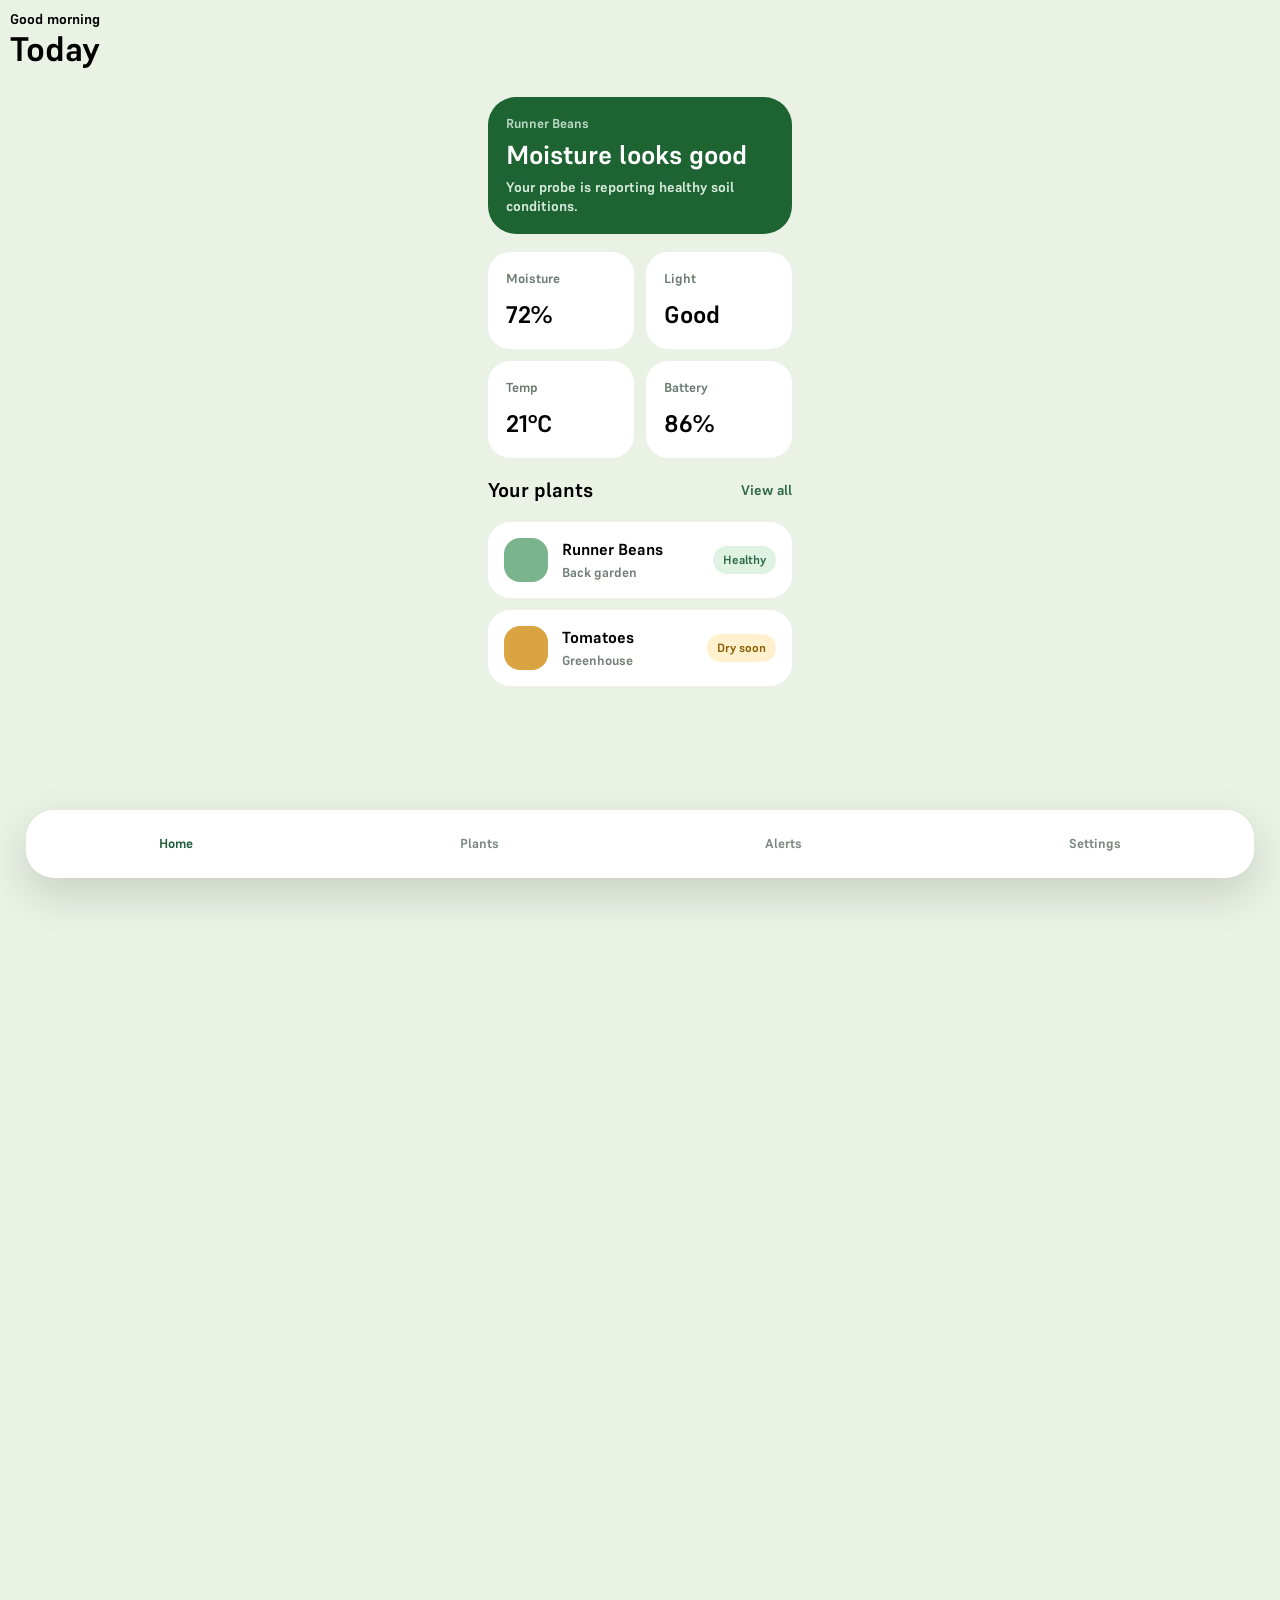
==== index.html @ 64944bfc "fixing the active state for the nav" ====
<!-- Home Page HTML -->

<!DOCTYPE html>
  <!-- Thank you to Fontshare™ for the font we used.
   https://www.fontshare.com/fonts/supreme -->

   <!-- And a special thanks to Jack Trebble for creating this beautiful app. -->
<html lang="en">
<head>
  <meta charset="UTF-8" />
  <meta name="viewport" content="width=device-width, initial-scale=1.0" />
  <title>WillGrow | Home</title>
  <link rel="stylesheet" href="style.css" />
  <link rel="stylesheet" href="supreme.css">
</head>
<body>
    <header class="app-header">
        <div>
            <p class="eyebrow">Good morning</p>
            <h1>Today</h1>
        </div>
    </header>

    <main class="content">

        <section class="hero-card">
        <div>
          <p class="card-label">Runner Beans</p>
            <h2>Moisture looks good</h2>
            <p class="card-text">
                Your probe is reporting healthy soil conditions.
            </p>
        </div>

        </section>

        <section class="stats-grid">
            <div class="stat-card" id="plant1">
              <p>Moisture</p>
              <strong>72%</strong>
            </div>

            <div class="stat-card">
              <p>Light</p>
              <strong>Good</strong>
            </div>

            <div class="stat-card">
              <p>Temp</p>
              <strong>21°C</strong>
            </div>

            <div class="stat-card">
              <p>Battery</p>
              <strong>86%</strong>
            </div>
        </section>


        <section class="section-title-row">
            <h3>Your plants</h3>
            <a href="/page/plants/plants.html">View all</a>
        </section>

        <section class="plant-list">
        <article class="plant-row">
          <div class="plant-dot"></div>

            <div class="plant-info">
                <h4>Runner Beans</h4>
                <p>Back garden</p>
            </div>

            <span class="status-pill good">Healthy</span>

            </article>

            <article class="plant-row">
              <div class="plant-dot warning"></div>

              <div class="plant-info">
                <h4>Tomatoes</h4>
                <p>Greenhouse</p>
              </div>

              <span class="status-pill warn">Dry soon</span>
            </article>
          </section>

    </main>

    <nav class="bottom-nav">
      <a class="nav-btn active"href="/index.html">Home</a>
      <a class="nav-btn" href="/page/plants/plants.html">Plants</a>
      <a class="nav-btn" href="/page/alerts/alerts.html">Alerts</a>
      <a class="nav-btn" href="/page/settings/settings.html">Settings</a>
    </nav>


            <br>
        <br>
        <br>        <br>
        <br>
        <br>        <br>
        <br>
        <br>        <br>
        <br>
                <br>
        <br>
        <br>        <br>
        <br>
        <br>        <br>
        <br>
        <br>        <br>
        <br>
        <br>        <br>
        <br>
        <br>        <br>
        <br>
        <br>        <br>
        <br>
        <br>        <br>
        <br>
        <br>        <br>
        <br>
        <br>        <br>
        <br>
        <br>
        <br>

</body>
</html>
---- style.css ----
@media (prefers-reduced-motion: reduce) {
    * {
        animation: none !important;
        transition: none !important;
    }    
}


html,
body {
  margin: 0;
  min-height: 100%;

  color: black;
}

body {
  font-family: Supreme-Bold;
  src: url('fonts/Supreme-Bold.woff2') format('woff2');
  background: #EAF1E5;

  display: flex;
  flex-direction: column;
  align-items: center;
  min-height: 100vh;
  justify-content: center;
}


 /* app header ==================*/
.app-header {
  align-self: flex-start;
  padding: 10px 0 30px 10px;

  display: flex;
  align-items: left;
  
  justify-content: space-between;
}

.eyebrow {
  margin: 0 0 4px;
  font-size: 14px;
  color: black;
}

h1 {
  font-family: Supreme-Bold;
  src: url('fonts/Supreme-Bold.woff2') format('woff2');
  margin: 0;
  font-size: 34px;
  line-height: 1;
  color: black;
}

.content {
  flex: 1;
  overflow-y: auto;
  padding: 0 0px 110px;

  display: flex;
  flex-direction: column;
  gap: 18px;
}

/* app header end ============== */


/* Hero card */
.hero-card {
  background: #1E6433;
  color: white;
  border-radius: 28px;
  padding: 6%;


}

.card-label {
  margin: 0 0 8px;
  font-size: 13px;
  color: #b9d9c5;
}

.hero-card h2 {
  margin: 0 0 8px;
  font-size: 26px;
  line-height: 1.1;
}

.card-text {
  margin: 0;
  font-size: 14px;
  color: #d6eadc;
}


/* 
  Two-column card layout.
*/
.stats-grid {
  display: grid;
  grid-template-columns: 1fr 1fr;
  gap: 12px;
}

.stat-card {
  background: #ffffff;
  border-radius: 22px;
  padding: 18px;
}

.stat-card p {
  margin: 0 0 10px;
  font-size: 13px;
  color: #6d7b70;
}

.stat-card strong {
  font-size: 24px;
}

/* Section heading row */
.section-title-row {
  display: flex;
  align-items: center;
  justify-content: space-between;
}

.section-title-row h3 {
  margin: 0;
  font-size: 20px;
}

.section-title-row a {
  color: #2d6b45;
  font-size: 14px;
  text-decoration: none;
  font-weight: 700;
}

/* Plant list */
.plant-list {
  display: flex;
  flex-direction: column;
  gap: 12px;
}

.plant-row {
  background: white;
  border-radius: 22px;
  padding: 16px;

  display: flex;
  align-items: center;
  gap: 14px;
}

.plant-dot {
  width: 44px;
  height: 44px;
  border-radius: 16px;
  background: #7ab48c;
  flex-shrink: 0;
}

.plant-dot.warning {
  background: #d9a441;
}

.plant-info {
  flex: 1;
}

.plant-info h4 {
  margin: 0 0 4px;
  font-size: 16px;
}

.plant-info p {
  margin: 0;
  font-size: 13px;
  color: #738077;
}

.status-pill {
  padding: 6px 10px;
  border-radius: 999px;
  font-size: 12px;
  font-weight: 700;
}

.status-pill.good {
  background: #dff2e4;
  color: #2d6b45;
}

.status-pill.warn {
  background: #fff1ce;
  color: #8a5d00;
}
/* 
  Bottom navigation bar
*/

.bottom-nav {
  position: absolute;
  left: 20px;
  right: 20px;
  bottom: 28px;

  height: 68px;
  border-radius: 28px;
  background: #ffffff;

  display: flex;
  align-items: center;
  justify-content: space-around;

  box-shadow: 0 16px 40px rgba(28, 44, 34, 0.16);
  z-index: 5;

  position: fixed;
  bottom: 2.5%;
  left: 2%;
  right: 2%;
  z-index: 10;
}

.bottom-nav a {
  text-decoration: none;
  color: #7a867e;
  font-size: 13px;
  font-weight: 700;
}

.bottom-nav a.active {
  color: #1f5c39;  
}

.nav-btn {
  position: relative;       
  background: none;
  border: none;
  padding: 10px 20px;
  font-size: 16px;
  cursor: pointer;
}

.nav-btn::after { 
  content: "";             
  position: absolute;
  bottom: 0;
  left: 50%;                
  width: 0;
  height: 3px;
  background: grey;
  border-radius: 20%;
  transition: width 0.3s ease, left 0.3s ease;
}
.nav-btn:hover::after { 
  width: 100%;
  left: 0; 
}

.nav-btn:active {
  content: "";             
  position: absolute;
  bottom: 0;
  left: 50%;                
  width: 0;
  height: 3px;
  background: grey;
  border-radius: 20%;
}

.home-indicator span {
  width: 139px;
  height: 5px;
  border-radius: 100px;
  background: rgba(0, 0, 0, 0.35);
}

main {
    padding-bottom: 68px;
    flex: 1;
}
---- supreme.css ----
/**
* @license
*
* Font Family: Supreme
* Designed by: Jérémie Hornus, Ilya Naumoff
* URL: https://www.fontshare.com/fonts/supreme
* © 2026 Indian Type Foundry
*
* Supreme Thin 
* Supreme ThinItalic 
* Supreme Extralight 
* Supreme ExtralightItalic 
* Supreme Light 
* Supreme LightItalic 
* Supreme Regular 
* Supreme Italic 
* Supreme Medium 
* Supreme MediumItalic 
* Supreme Bold 
* Supreme BoldItalic 
* Supreme Extrabold 
* Supreme ExtraboldItalic 
* Supreme Variable (Variable font)
* Supreme VariableItalic (Variable font)

*
*/
@font-face {
  font-family: 'Supreme-Thin';
  src: url('../fonts/Supreme-Thin.woff2') format('woff2'),
       url('../fonts/Supreme-Thin.woff') format('woff'),
       url('../fonts/Supreme-Thin.ttf') format('truetype');
  font-weight: 100;
  font-display: swap;
  font-style: normal;
}
@font-face {
  font-family: 'Supreme-ThinItalic';
  src: url('../fonts/Supreme-ThinItalic.woff2') format('woff2'),
       url('../fonts/Supreme-ThinItalic.woff') format('woff'),
       url('../fonts/Supreme-ThinItalic.ttf') format('truetype');
  font-weight: 100;
  font-display: swap;
  font-style: italic;
}
@font-face {
  font-family: 'Supreme-Extralight';
  src: url('../fonts/Supreme-Extralight.woff2') format('woff2'),
       url('../fonts/Supreme-Extralight.woff') format('woff'),
       url('../fonts/Supreme-Extralight.ttf') format('truetype');
  font-weight: 200;
  font-display: swap;
  font-style: normal;
}
@font-face {
  font-family: 'Supreme-ExtralightItalic';
  src: url('../fonts/Supreme-ExtralightItalic.woff2') format('woff2'),
       url('../fonts/Supreme-ExtralightItalic.woff') format('woff'),
       url('../fonts/Supreme-ExtralightItalic.ttf') format('truetype');
  font-weight: 200;
  font-display: swap;
  font-style: italic;
}
@font-face {
  font-family: 'Supreme-Light';
  src: url('../fonts/Supreme-Light.woff2') format('woff2'),
       url('../fonts/Supreme-Light.woff') format('woff'),
       url('../fonts/Supreme-Light.ttf') format('truetype');
  font-weight: 300;
  font-display: swap;
  font-style: normal;
}
@font-face {
  font-family: 'Supreme-LightItalic';
  src: url('../fonts/Supreme-LightItalic.woff2') format('woff2'),
       url('../fonts/Supreme-LightItalic.woff') format('woff'),
       url('../fonts/Supreme-LightItalic.ttf') format('truetype');
  font-weight: 300;
  font-display: swap;
  font-style: italic;
}
@font-face {
  font-family: 'Supreme-Regular';
  src: url('../fonts/Supreme-Regular.woff2') format('woff2'),
       url('../fonts/Supreme-Regular.woff') format('woff'),
       url('../fonts/Supreme-Regular.ttf') format('truetype');
  font-weight: 400;
  font-display: swap;
  font-style: normal;
}
@font-face {
  font-family: 'Supreme-Italic';
  src: url('../fonts/Supreme-Italic.woff2') format('woff2'),
       url('../fonts/Supreme-Italic.woff') format('woff'),
       url('../fonts/Supreme-Italic.ttf') format('truetype');
  font-weight: 400;
  font-display: swap;
  font-style: italic;
}
@font-face {
  font-family: 'Supreme-Medium';
  src: url('../fonts/Supreme-Medium.woff2') format('woff2'),
       url('../fonts/Supreme-Medium.woff') format('woff'),
       url('../fonts/Supreme-Medium.ttf') format('truetype');
  font-weight: 500;
  font-display: swap;
  font-style: normal;
}
@font-face {
  font-family: 'Supreme-MediumItalic';
  src: url('../fonts/Supreme-MediumItalic.woff2') format('woff2'),
       url('../fonts/Supreme-MediumItalic.woff') format('woff'),
       url('../fonts/Supreme-MediumItalic.ttf') format('truetype');
  font-weight: 500;
  font-display: swap;
  font-style: italic;
}
@font-face {
  font-family: 'Supreme-Bold';
  src: url('../fonts/Supreme-Bold.woff2') format('woff2'),
       url('../fonts/Supreme-Bold.woff') format('woff'),
       url('../fonts/Supreme-Bold.ttf') format('truetype');
  font-weight: 700;
  font-display: swap;
  font-style: normal;
}
@font-face {
  font-family: 'Supreme-BoldItalic';
  src: url('../fonts/Supreme-BoldItalic.woff2') format('woff2'),
       url('../fonts/Supreme-BoldItalic.woff') format('woff'),
       url('../fonts/Supreme-BoldItalic.ttf') format('truetype');
  font-weight: 700;
  font-display: swap;
  font-style: italic;
}
@font-face {
  font-family: 'Supreme-Extrabold';
  src: url('../fonts/Supreme-Extrabold.woff2') format('woff2'),
       url('../fonts/Supreme-Extrabold.woff') format('woff'),
       url('../fonts/Supreme-Extrabold.ttf') format('truetype');
  font-weight: 800;
  font-display: swap;
  font-style: normal;
}
@font-face {
  font-family: 'Supreme-ExtraboldItalic';
  src: url('../fonts/Supreme-ExtraboldItalic.woff2') format('woff2'),
       url('../fonts/Supreme-ExtraboldItalic.woff') format('woff'),
       url('../fonts/Supreme-ExtraboldItalic.ttf') format('truetype');
  font-weight: 800;
  font-display: swap;
  font-style: italic;
}
/**
* This is a variable font
* You can control variable axes as shown below:
* font-variation-settings: wght 800.0;
*
* available axes:
'wght' (range from 100.0 to 800.0
*/
@font-face {
  font-family: 'Supreme-Variable';
  src: url('../fonts/Supreme-Variable.woff2') format('woff2'),
       url('../fonts/Supreme-Variable.woff') format('woff'),
       url('../fonts/Supreme-Variable.ttf') format('truetype');
  font-weight: 100 800;
  font-display: swap;
  font-style: normal;
}
/**
* This is a variable font
* You can control variable axes as shown below:
* font-variation-settings: wght 800.0;
*
* available axes:
'wght' (range from 100.0 to 800.0
*/
@font-face {
  font-family: 'Supreme-VariableItalic';
  src: url('../fonts/Supreme-VariableItalic.woff2') format('woff2'),
       url('../fonts/Supreme-VariableItalic.woff') format('woff'),
       url('../fonts/Supreme-VariableItalic.ttf') format('truetype');
  font-weight: 100 800;
  font-display: swap;
  font-style: italic;
}
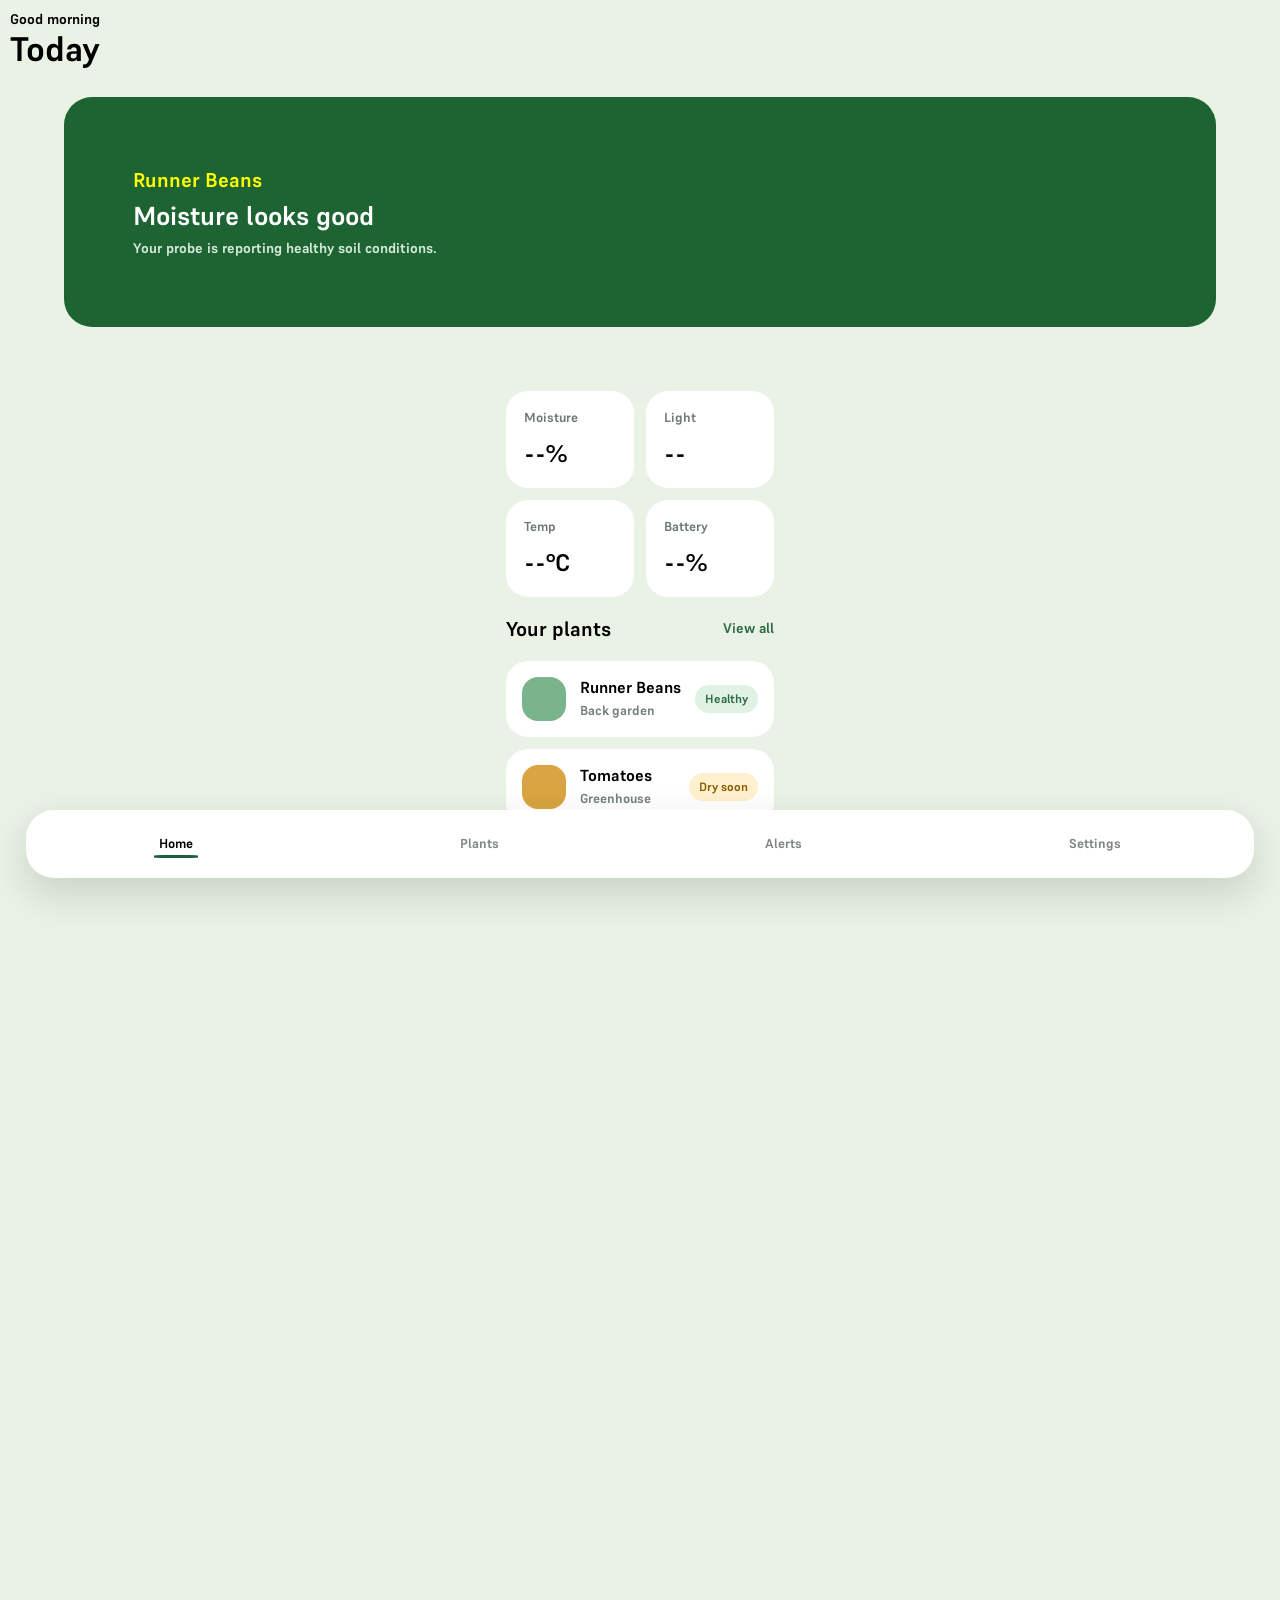
==== commit 1fc3388f: "general save" ====
--- a/index.html
+++ b/index.html
@@ -21,45 +21,46 @@
         </div>
     </header>
 
-    <main class="content">
-
-        <section class="hero-card">
-        <div>
-          <p class="card-label">Runner Beans</p>
-            <h2>Moisture looks good</h2>
-            <p class="card-text">
+            <div class="hero-card-fitting">
+          <section class="hero-card">
+            <div>
+              <p class="card-label">Runner Beans</p>
+              <h2>Moisture looks good</h2>
+              <p class="card-text">
                 Your probe is reporting healthy soil conditions.
-            </p>
+              </p>
+            </div>
+          </section>
         </div>
 
-        </section>
+    <main class="content">
 
         <section class="stats-grid">
             <div class="stat-card" id="plant1">
               <p>Moisture</p>
-              <strong>72%</strong>
+              <strong>--%</strong>
             </div>
 
             <div class="stat-card">
               <p>Light</p>
-              <strong>Good</strong>
+              <strong>--</strong>
             </div>
 
             <div class="stat-card">
               <p>Temp</p>
-              <strong>21°C</strong>
+              <strong>--°C</strong>
             </div>
 
             <div class="stat-card">
               <p>Battery</p>
-              <strong>86%</strong>
+              <strong>--%</strong>
             </div>
         </section>
 
 
         <section class="section-title-row">
             <h3>Your plants</h3>
-            <a href="/page/plants/plants.html">View all</a>
+            <a class="view-btn" href="/page/plants/plants.html">View all</a>
         </section>
 
         <section class="plant-list">
--- a/style.css
+++ b/style.css
@@ -1,3 +1,5 @@
+/* Home Page CSS */
+
 @media (prefers-reduced-motion: reduce) {
     * {
         animation: none !important;
@@ -33,7 +35,6 @@
   padding: 10px 0 30px 10px;
 
   display: flex;
-  align-items: left;
   
   justify-content: space-between;
 }
@@ -64,6 +65,11 @@
 }
 
 /* app header end ============== */
+
+.hero-card-fitting {
+  width: 90%;
+  margin-bottom: 5%;
+}
 
 
 /* Hero card */
@@ -72,14 +78,12 @@
   color: white;
   border-radius: 28px;
   padding: 6%;
-
-
 }
 
 .card-label {
   margin: 0 0 8px;
-  font-size: 13px;
-  color: #b9d9c5;
+  font-size: 20px;
+  color: yellow;
 }
 
 .hero-card h2 {
@@ -204,86 +208,65 @@
 */
 
 .bottom-nav {
-  position: absolute;
-  left: 20px;
-  right: 20px;
-  bottom: 28px;
-
-  height: 68px;
-  border-radius: 28px;
-  background: #ffffff;
-
-  display: flex;
-  align-items: center;
-  justify-content: space-around;
-
-  box-shadow: 0 16px 40px rgba(28, 44, 34, 0.16);
-  z-index: 5;
-
   position: fixed;
   bottom: 2.5%;
   left: 2%;
   right: 2%;
+
+  height: 68px;
+  border-radius: 28px;
+  background: #ffffff;
+
+  display: flex;
+  align-items: center;
+  justify-content: space-around;
+
+  box-shadow: 0 16px 40px rgba(28, 44, 34, 0.16);
   z-index: 10;
 }
 
 .bottom-nav a {
+  position: relative;
   text-decoration: none;
   color: #7a867e;
   font-size: 13px;
   font-weight: 700;
-}
-
-.bottom-nav a.active {
-  color: #1f5c39;  
-}
-
-.nav-btn {
-  position: relative;       
-  background: none;
-  border: none;
-  padding: 10px 20px;
-  font-size: 16px;
+  padding: 5px 5px;
   cursor: pointer;
 }
 
-.nav-btn::after { 
-  content: "";             
+.bottom-nav a::after {
+  content: "";
   position: absolute;
   bottom: 0;
-  left: 50%;                
+  left: 0;
   width: 0;
   height: 3px;
   background: grey;
   border-radius: 20%;
   transition: width 0.3s ease, left 0.3s ease;
 }
-.nav-btn:hover::after { 
+
+.bottom-nav a:hover::after {
   width: 100%;
-  left: 0; 
-}
-
-.nav-btn:active {
-  content: "";             
-  position: absolute;
-  bottom: 0;
-  left: 50%;                
-  width: 0;
-  height: 3px;
-  background: grey;
-  border-radius: 20%;
-}
-
-.home-indicator span {
-  width: 139px;
-  height: 5px;
-  border-radius: 100px;
-  background: rgba(0, 0, 0, 0.35);
+  left: 0;
+}
+
+.bottom-nav a.active {
+  color: black;
+}
+
+.bottom-nav a.active::after {
+  width: 100%;
+  background: #1f5c39;
 }
 
 main {
-    padding-bottom: 68px;
-    flex: 1;
-}
-
-
+  padding-bottom: 68px;
+  flex: 1;
+}
+
+.view-btn a:hover::after {
+  color: yellow;
+  /* transition: width 0.3s ease, left 0.3s ease; */
+}
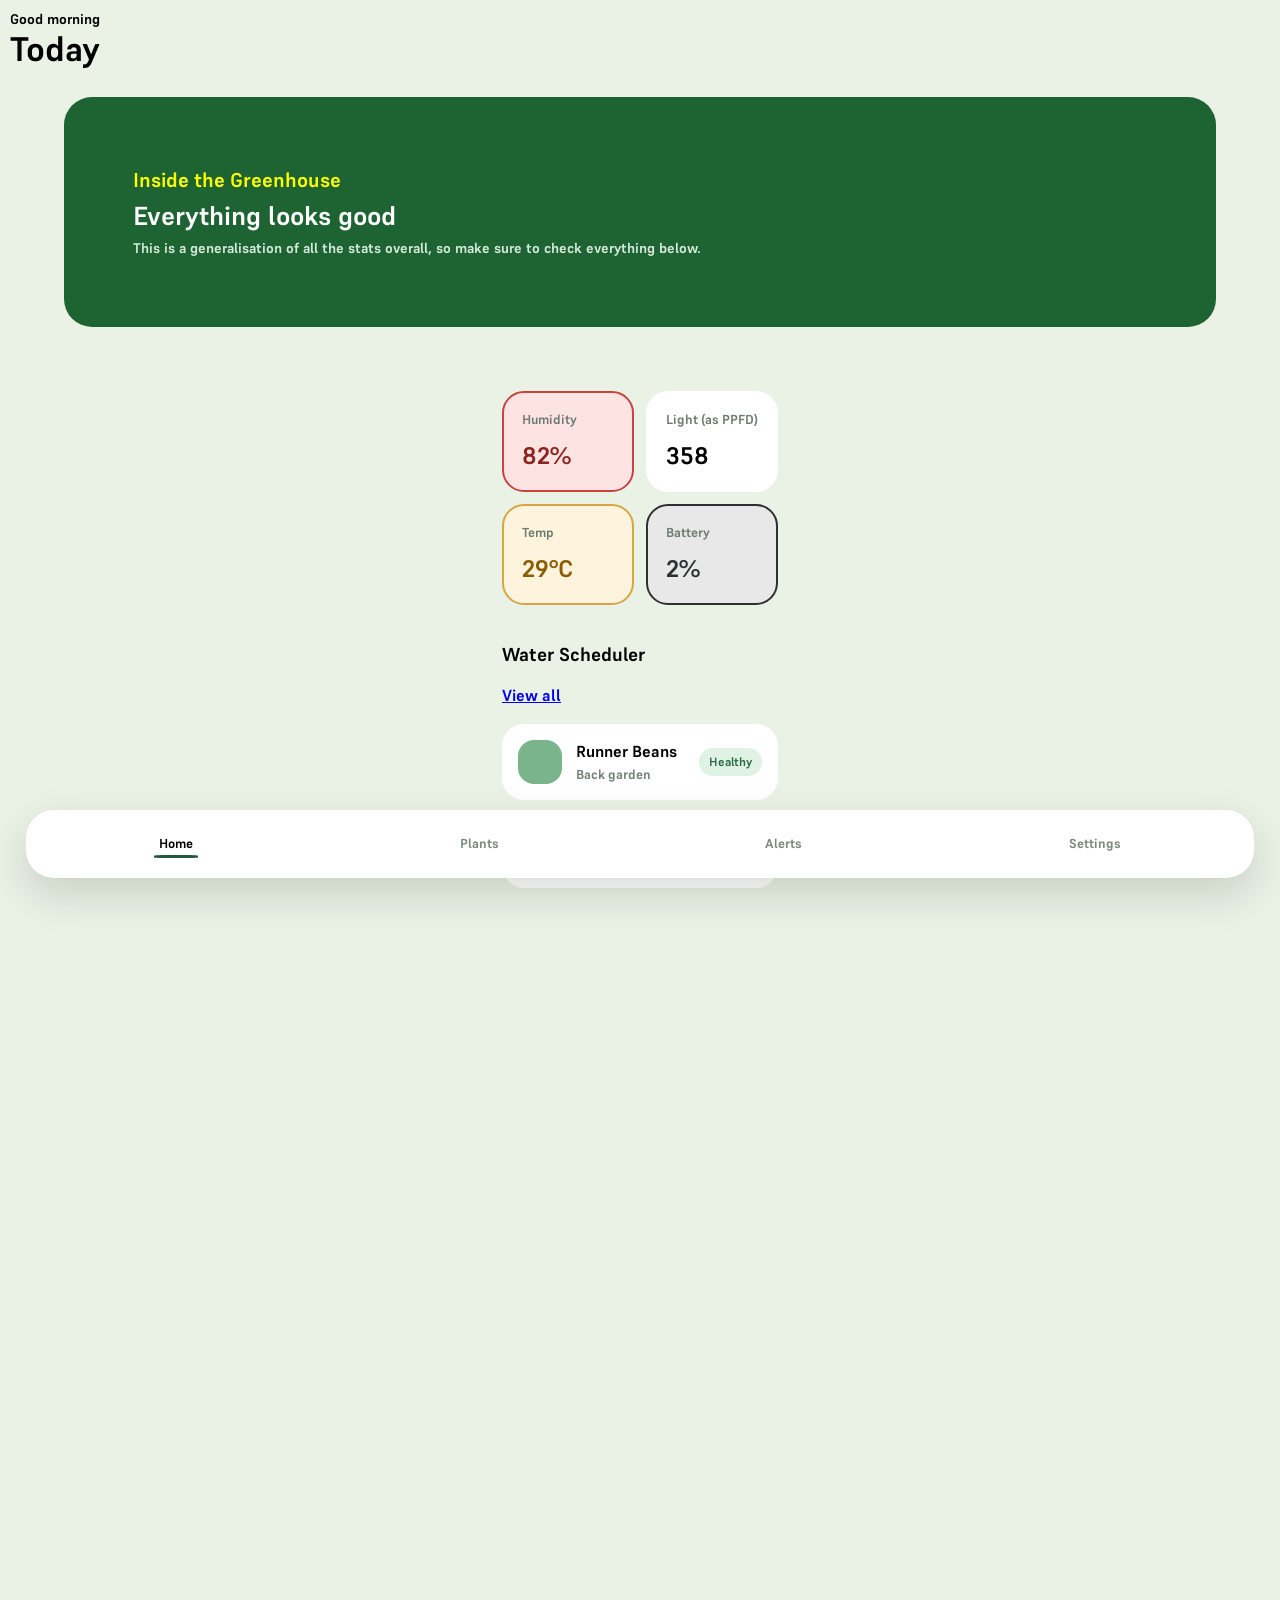
==== commit e9dfc54b: "Adding the warning overlay and borders to the greenhouse stat cards" ====
--- a/index.html
+++ b/index.html
@@ -24,10 +24,10 @@
             <div class="hero-card-fitting">
           <section class="hero-card">
             <div>
-              <p class="card-label">Runner Beans</p>
-              <h2>Moisture looks good</h2>
+              <p class="card-label">Inside the Greenhouse</p>
+              <h2>Everything looks good</h2>
               <p class="card-text">
-                Your probe is reporting healthy soil conditions.
+                This is a generalisation of all the stats overall, so make sure to check everything below.
               </p>
             </div>
           </section>
@@ -35,31 +35,32 @@
 
     <main class="content">
 
+        <!-- Greenhouse stats -->
         <section class="stats-grid">
-            <div class="stat-card" id="plant1">
-              <p>Moisture</p>
-              <strong>--%</strong>
+            <div class="stat-card" id="humid-stat">
+              <p>Humidity</p>
+              <strong>82%</strong>
             </div>
 
-            <div class="stat-card">
-              <p>Light</p>
-              <strong>--</strong>
+            <div class="stat-card" id="light-stat">
+              <p>Light (as PPFD)</p>
+              <strong>358</strong>
             </div>
 
-            <div class="stat-card">
+            <div class="stat-card" id="temp-stat">
               <p>Temp</p>
-              <strong>--°C</strong>
+              <strong>29°C</strong>
             </div>
 
-            <div class="stat-card">
+            <div class="stat-card" id="battery-stat">
               <p>Battery</p>
-              <strong>--%</strong>
+              <strong>2%</strong>
             </div>
         </section>
 
-
-        <section class="section-title-row">
-            <h3>Your plants</h3>
+        <!-- Water Scheduler -->
+        <section class="water-schedule">
+            <h3>Water Scheduler</h3>
             <a class="view-btn" href="/page/plants/plants.html">View all</a>
         </section>
 
--- a/style.css
+++ b/style.css
@@ -11,7 +11,7 @@
 html,
 body {
   margin: 0;
-  min-height: 100%;
+  min-height: 100% !important;
 
   color: black;
 }
@@ -124,19 +124,43 @@
   font-size: 24px;
 }
 
+#humid-stat {
+  background: #fde4e2;
+  border: 2px solid #c8443d;
+  color: #8c2520;
+}
+
+#temp-stat {
+  background: #fef3dc;
+  border: 2px solid #d9a441;
+  color: #8a5d00;
+}
+
+#light-stat {
+  background: #ffffff;
+  border: 2px solid transparent;
+}
+
+#battery-stat {
+  background: #e8e8e8;
+  border: 2px solid #2c2f33;
+  color: #2c2f33;
+}
+
+
 /* Section heading row */
-.section-title-row {
+.water-scheduler {
   display: flex;
   align-items: center;
   justify-content: space-between;
 }
 
-.section-title-row h3 {
+.water-scheduler h3 {
   margin: 0;
   font-size: 20px;
 }
 
-.section-title-row a {
+.water-scheduler a {
   color: #2d6b45;
   font-size: 14px;
   text-decoration: none;
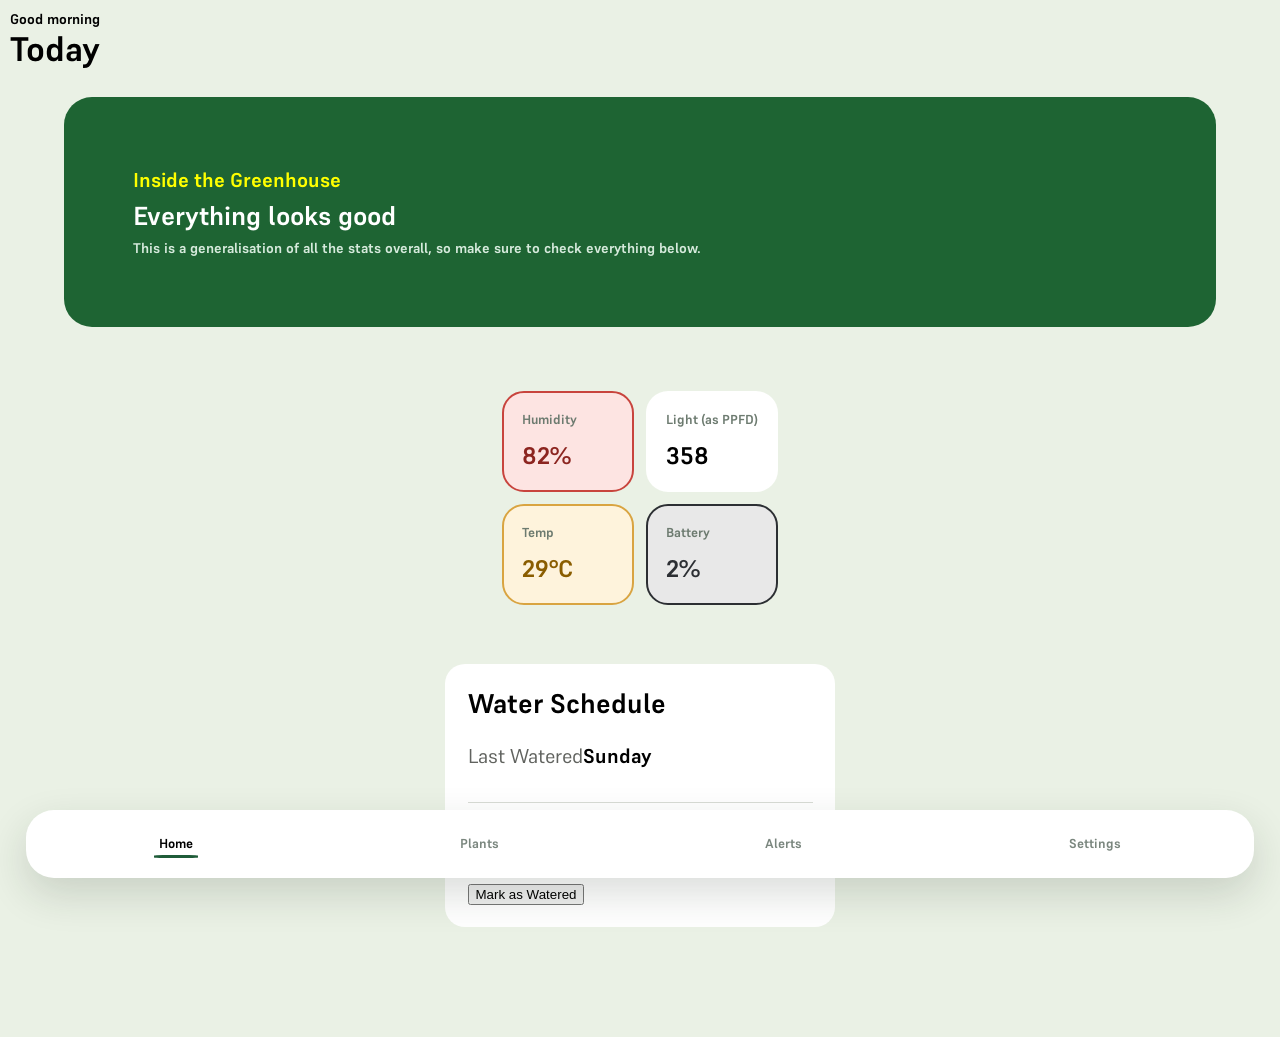
==== commit b5c713a7: "adding the water schedule" ====
--- a/index.html
+++ b/index.html
@@ -60,75 +60,34 @@
 
         <!-- Water Scheduler -->
         <section class="water-schedule">
-            <h3>Water Scheduler</h3>
-            <a class="view-btn" href="/page/plants/plants.html">View all</a>
+          
+            <h3><strong>Water Schedule</strong></h3>
+
+            <div class="water-card">
+              <p>Last Watered</p>
+              <p class="water-date" id="last-watered">Sunday</p>
+            </div>
+
+            <hr>
+
+            <div class="water-card">
+              <p>Next Watering</p>
+              <p class="water-date" id="next-water">Tomorrow</p>
+            </div>
+
+            <div>
+              <button>Mark as Watered</button>
+            </div>
+
         </section>
 
-        <section class="plant-list">
-        <article class="plant-row">
-          <div class="plant-dot"></div>
-
-            <div class="plant-info">
-                <h4>Runner Beans</h4>
-                <p>Back garden</p>
-            </div>
-
-            <span class="status-pill good">Healthy</span>
-
-            </article>
-
-            <article class="plant-row">
-              <div class="plant-dot warning"></div>
-
-              <div class="plant-info">
-                <h4>Tomatoes</h4>
-                <p>Greenhouse</p>
-              </div>
-
-              <span class="status-pill warn">Dry soon</span>
-            </article>
-          </section>
-
     </main>
-
+    
     <nav class="bottom-nav">
       <a class="nav-btn active"href="/index.html">Home</a>
       <a class="nav-btn" href="/page/plants/plants.html">Plants</a>
       <a class="nav-btn" href="/page/alerts/alerts.html">Alerts</a>
       <a class="nav-btn" href="/page/settings/settings.html">Settings</a>
     </nav>
-
-
-            <br>
-        <br>
-        <br>        <br>
-        <br>
-        <br>        <br>
-        <br>
-        <br>        <br>
-        <br>
-                <br>
-        <br>
-        <br>        <br>
-        <br>
-        <br>        <br>
-        <br>
-        <br>        <br>
-        <br>
-        <br>        <br>
-        <br>
-        <br>        <br>
-        <br>
-        <br>        <br>
-        <br>
-        <br>        <br>
-        <br>
-        <br>        <br>
-        <br>
-        <br>        <br>
-        <br>
-        <br>
-        <br>
-
 </body>
 </html>
--- a/style.css
+++ b/style.css
@@ -56,7 +56,7 @@
 
 .content {
   flex: 1;
-  overflow-y: auto;
+  /* overflow-y: auto; */
   padding: 0 0px 110px;
 
   display: flex;
@@ -148,88 +148,66 @@
 }
 
 
-/* Section heading row */
-.water-scheduler {
-  display: flex;
-  align-items: center;
-  justify-content: space-between;
-}
-
-.water-scheduler h3 {
-  margin: 0;
+/* Water Scheduler */
+.water-schedule {
+  display: flex;
+  align-items: flex-start;
+  justify-content: center;
+  flex-direction: column;
+  margin-top: 15%;
+  padding: 8%;
+
+  background: #ffffff;
+  border-radius: 20px;
+
+  align-self: center;
+  min-width: 125%;
+}
+
+.water-card {
+  display: grid;
+  grid-template-columns: auto auto;
   font-size: 20px;
-}
-
-.water-scheduler a {
+
+  font-family: Supreme-Regular;
+  src: url('../fonts/Supreme-Regular.woff2') format('woff2');
+  color: #61635f;
+}
+
+hr {
+  width: 100%;
+  height: 1px;
+  border: none;
+  background: #d8dcd5;
+  flex-shrink: 0;       
+  align-self: stretch;  
+  margin: 12px 0;
+}
+.water-schedule h3 {
+  margin: 0;
+  font-size: 27px;
+}
+
+.water-date {
+  font-family: Supreme-Bold;
+  src: url('fonts/Supreme-bold.woff2') format('woff2');
+
+  color: black;
+}
+
+
+
+
+
+/* 
+  Bottom navigation bar
+*/
+.water-schedule a {
   color: #2d6b45;
   font-size: 14px;
   text-decoration: none;
   font-weight: 700;
 }
-
-/* Plant list */
-.plant-list {
-  display: flex;
-  flex-direction: column;
-  gap: 12px;
-}
-
-.plant-row {
-  background: white;
-  border-radius: 22px;
-  padding: 16px;
-
-  display: flex;
-  align-items: center;
-  gap: 14px;
-}
-
-.plant-dot {
-  width: 44px;
-  height: 44px;
-  border-radius: 16px;
-  background: #7ab48c;
-  flex-shrink: 0;
-}
-
-.plant-dot.warning {
-  background: #d9a441;
-}
-
-.plant-info {
-  flex: 1;
-}
-
-.plant-info h4 {
-  margin: 0 0 4px;
-  font-size: 16px;
-}
-
-.plant-info p {
-  margin: 0;
-  font-size: 13px;
-  color: #738077;
-}
-
-.status-pill {
-  padding: 6px 10px;
-  border-radius: 999px;
-  font-size: 12px;
-  font-weight: 700;
-}
-
-.status-pill.good {
-  background: #dff2e4;
-  color: #2d6b45;
-}
-
-.status-pill.warn {
-  background: #fff1ce;
-  color: #8a5d00;
-}
-/* 
-  Bottom navigation bar
-*/
 
 .bottom-nav {
   position: fixed;
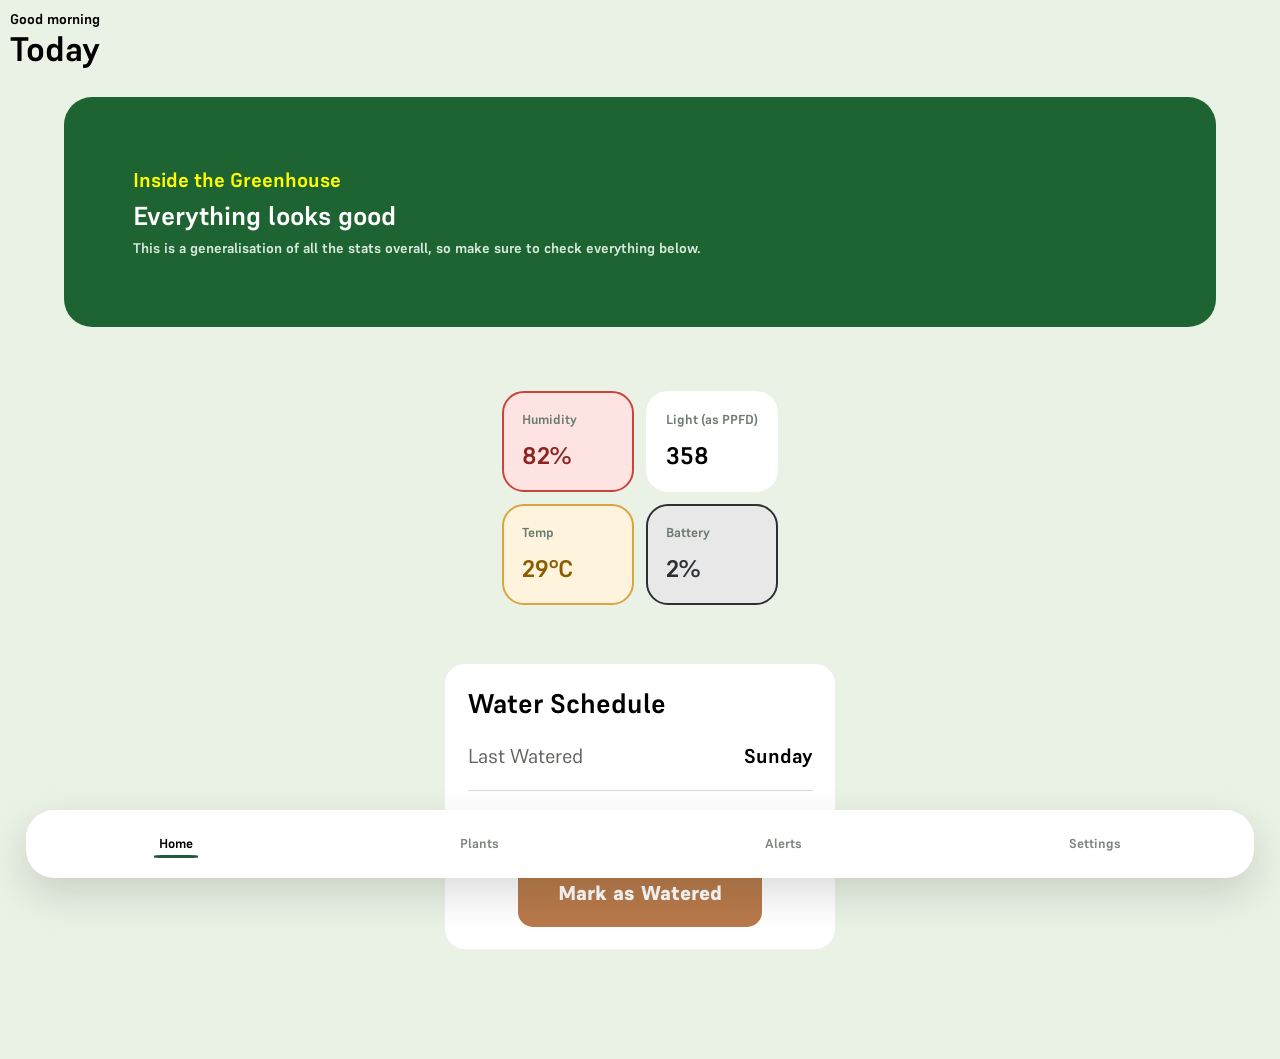
==== commit 4ad07d2f: "styling water schedule and button" ====
--- a/index.html
+++ b/index.html
@@ -60,7 +60,7 @@
 
         <!-- Water Scheduler -->
         <section class="water-schedule">
-          
+
             <h3><strong>Water Schedule</strong></h3>
 
             <div class="water-card">
@@ -75,8 +75,8 @@
               <p class="water-date" id="next-water">Tomorrow</p>
             </div>
 
-            <div>
-              <button>Mark as Watered</button>
+            <div id="water-btn-fit">
+              <button class="water-btn">Mark as Watered</button>
             </div>
 
         </section>
--- a/style.css
+++ b/style.css
@@ -166,7 +166,8 @@
 
 .water-card {
   display: grid;
-  grid-template-columns: auto auto;
+  grid-template-columns: 1fr auto;
+  width: 100%;
   font-size: 20px;
 
   font-family: Supreme-Regular;
@@ -181,7 +182,8 @@
   background: #d8dcd5;
   flex-shrink: 0;       
   align-self: stretch;  
-  margin: 12px 0;
+  margin: 0;
+  padding: 0;
 }
 .water-schedule h3 {
   margin: 0;
@@ -193,9 +195,39 @@
   src: url('fonts/Supreme-bold.woff2') format('woff2');
 
   color: black;
-}
-
-
+
+  align-items: flex-start;
+}
+
+#water-btn-fit {
+  display: flex;
+  justify-content: center;
+  width: 100%;
+}
+
+.water-btn {
+background: #B8794A;
+
+  border: none;
+  border-radius: 15px;
+
+  color: white;
+  font-size: 20px;
+  font-family: Supreme-ExtraBold;
+  src: url('fonts/Supreme-Extrabold.woff2') format('woff2');
+
+  padding: 20px 40px;
+
+  cursor: pointer;
+}
+
+.water-btn:hover {
+  background-color: #b38867;
+}
+
+.water-btn:active {
+  background: blue;
+}
 
 
 
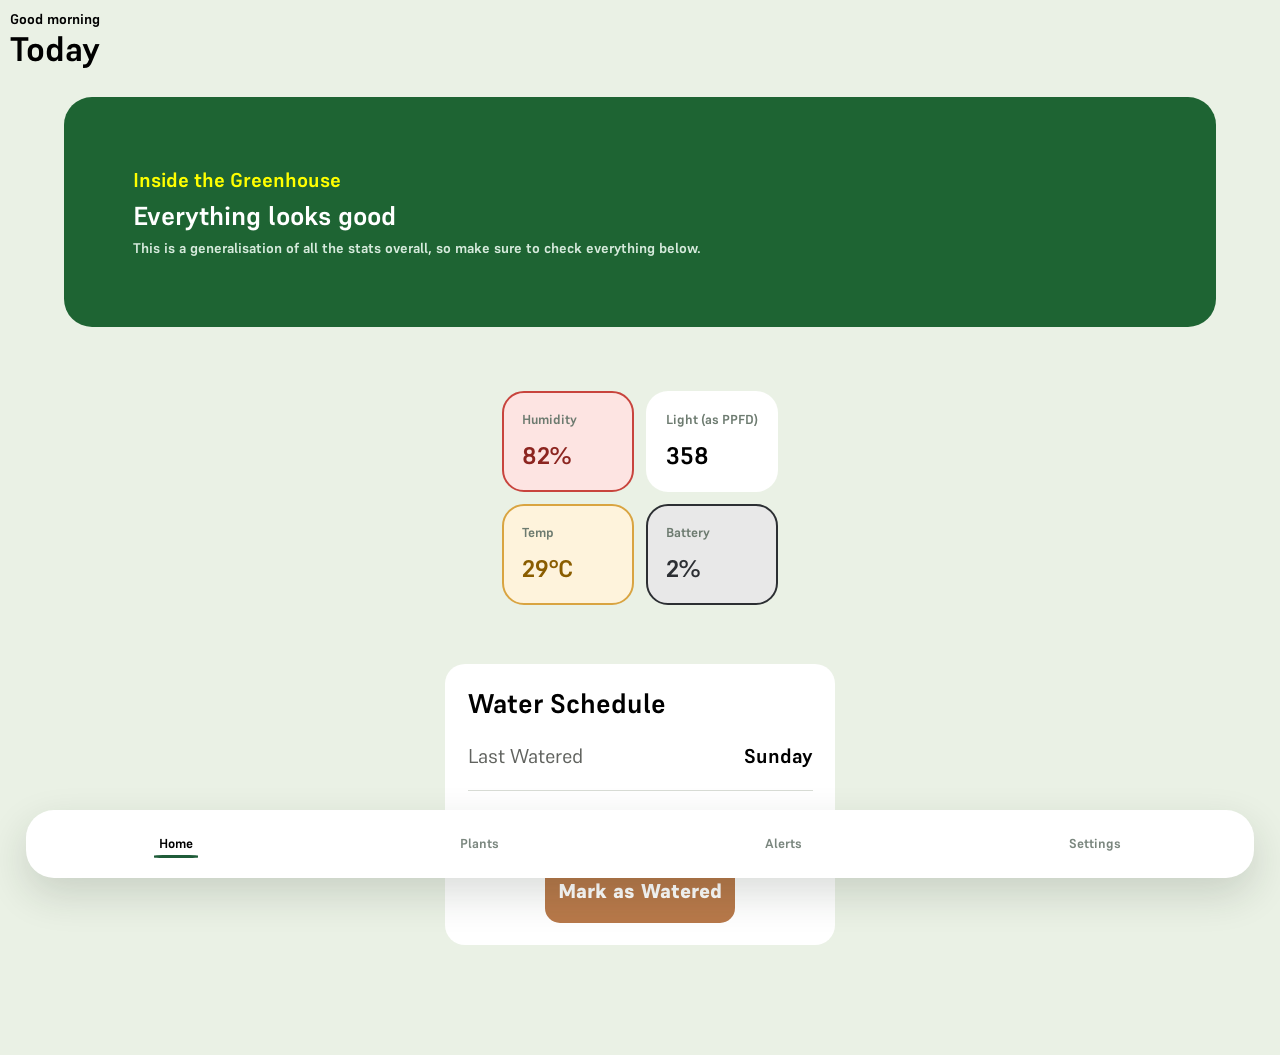
==== commit dd673118: "trying to add the water function to the watered? button" ====
--- a/index.html
+++ b/index.html
@@ -12,6 +12,8 @@
   <title>WillGrow | Home</title>
   <link rel="stylesheet" href="style.css" />
   <link rel="stylesheet" href="supreme.css">
+  <script src="script.js"></script>
+  <noscript>Sorry, but your browser does not support JavaScript!</noscript>
 </head>
 <body>
     <header class="app-header">
@@ -61,23 +63,28 @@
         <!-- Water Scheduler -->
         <section class="water-schedule">
 
-            <h3><strong>Water Schedule</strong></h3>
+          <h3><strong>Water Schedule</strong></h3>
 
-            <div class="water-card">
-              <p>Last Watered</p>
-              <p class="water-date" id="last-watered">Sunday</p>
-            </div>
+          <div class="water-card">
+            <p>Last Watered</p>
+            <p class="water-date" id="last-watered">Sunday</p>
+          </div>
 
-            <hr>
+          <hr>
 
-            <div class="water-card">
-              <p>Next Watering</p>
-              <p class="water-date" id="next-water">Tomorrow</p>
-            </div>
+          <div class="water-card">
+            <p>Next Watering</p>
+            <p class="water-date" id="next-water">Tomorrow</p>
+          </div>
 
-            <div id="water-btn-fit">
-              <button class="water-btn">Mark as Watered</button>
-            </div>
+          <div id="water-btn-fit">
+            <button class="water-btn" id="waterButton">
+              <span class="label-dry">Mark as Watered</span>
+              <span class="water-fill">
+                <span class="label-wet">Watered</span>
+              </span>
+            </button>
+          </div>
 
         </section>
 
@@ -89,5 +96,7 @@
       <a class="nav-btn" href="/page/alerts/alerts.html">Alerts</a>
       <a class="nav-btn" href="/page/settings/settings.html">Settings</a>
     </nav>
+
+
 </body>
 </html>
--- a/style.css
+++ b/style.css
@@ -14,6 +14,8 @@
   min-height: 100% !important;
 
   color: black;
+
+  user-select: none !important;
 }
 
 body {
@@ -199,6 +201,8 @@
   align-items: flex-start;
 }
 
+
+/* Water button */
 #water-btn-fit {
   display: flex;
   justify-content: center;
@@ -219,17 +223,48 @@
   padding: 20px 40px;
 
   cursor: pointer;
-}
-
-.water-btn:hover {
-  background-color: #b38867;
-}
-
-.water-btn:active {
-  background: blue;
-}
-
-
+
+  position: relative;
+  overflow: hidden;
+
+  width: 190px;
+  height: 64px;
+}
+
+.label-dry {
+  position: absolute;
+  inset: 0;
+  display: flex;
+  align-items: center;
+  justify-content: center;
+  color: white;
+  z-index: 1;
+}
+
+.water-fill {
+  position: absolute;
+  bottom: 0;
+  left: 0;
+  width: 100%;
+  height: 0;
+  background: #4a90d4;
+  overflow: hidden;       /* clips the wet text to the water height */
+  transition: height 0.8s ease-in-out;
+  z-index: 2;
+}
+
+.label-wet {
+  position: absolute;
+  bottom: 0;
+  left: 0;
+  width: 240px;           /* same as button width */
+  height: 64px;           /* same as button height */
+  display: flex;
+  align-items: center;
+  justify-content: center;
+  color: white;
+  font-weight: 900;
+}
 
 /* 
   Bottom navigation bar
